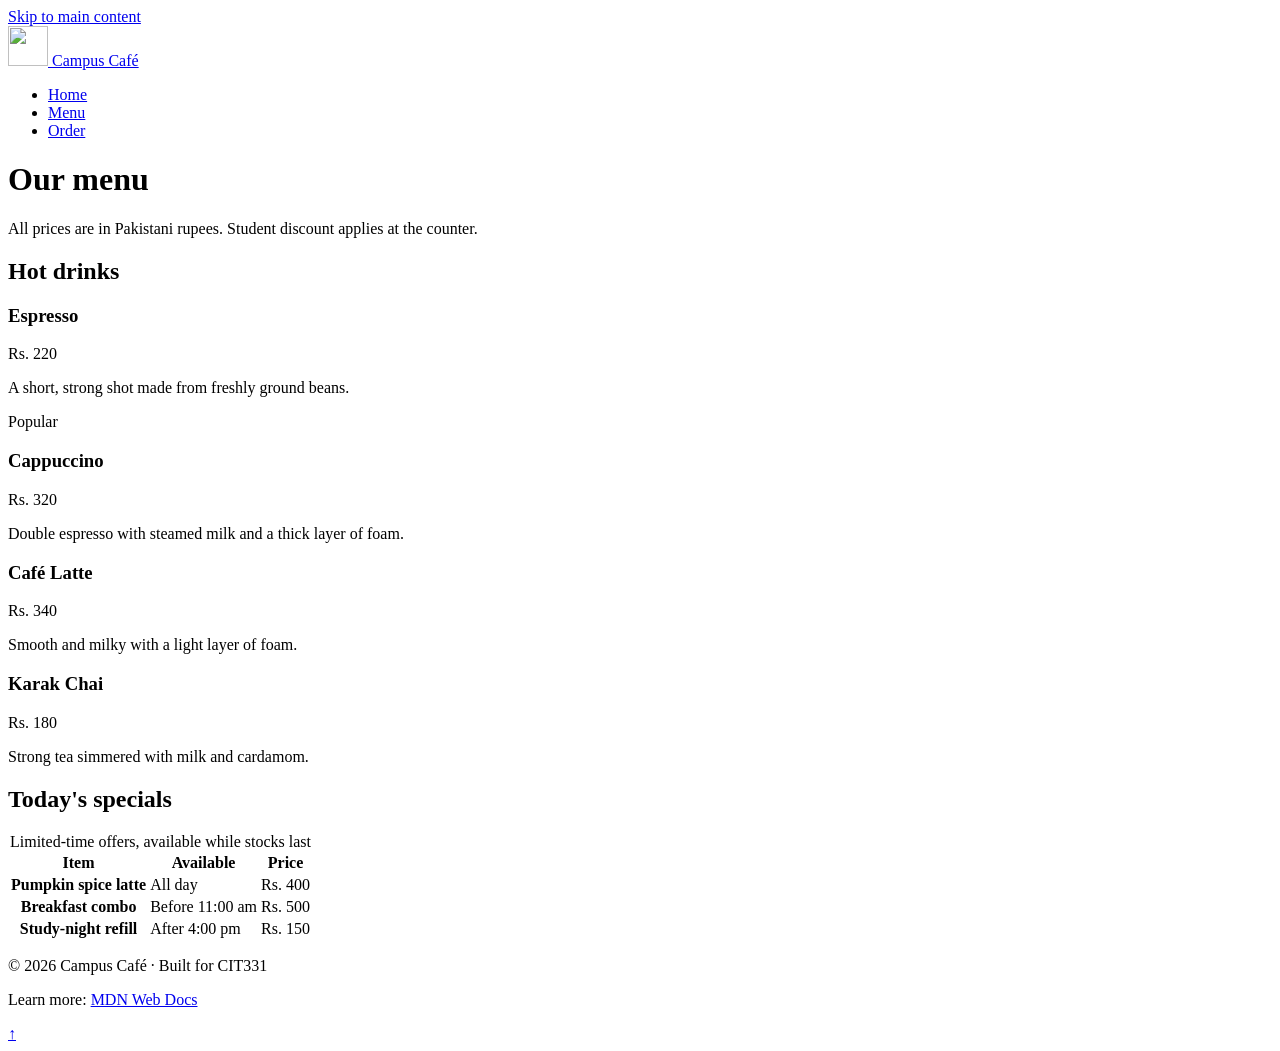
==== menu.html @ ee79049e "Add files via upload" ====
<!DOCTYPE html>
<html lang="en">
<head>
  <meta charset="UTF-8">
  <meta name="viewport" content="width=device-width, initial-scale=1.0">
  <meta name="description" content="The Campus Café menu: hot drinks, cold drinks and snacks.">
  <title>Campus Café | Menu</title>
  <link rel="stylesheet" href="css/styles.css">
</head>
<body id="top">
  <a class="skip-link" href="#main">Skip to main content</a>

  <header class="site-header">
    <a class="brand" href="index.html">
      <img src="images/logo.svg" alt="" width="40" height="40">
      <span>Campus Café</span>
    </a>
    <nav aria-label="Main">
      <ul class="nav-list">
        <li><a href="index.html">Home</a></li>
        <li><a href="menu.html" class="active" aria-current="page">Menu</a></li>
        <li><a href="order.html">Order</a></li>
      </ul>
    </nav>
  </header>

  <main id="main">
    <h1>Our menu</h1>
    <p>All prices are in Pakistani rupees. Student discount applies at the counter.</p>

    <section class="menu-group">
      <h2>Hot drinks</h2>
      <div class="menu-list">
        <article class="menu-item">
          <div class="item-head">
            <h3>Espresso</h3>
            <span class="price">Rs. 220</span>
          </div>
          <p>A short, strong shot made from freshly ground beans.</p>
        </article>
        <article class="menu-item">
          <span class="badge">Popular</span>
          <div class="item-head">
            <h3>Cappuccino</h3>
            <span class="price">Rs. 320</span>
          </div>
          <p>Double espresso with steamed milk and a thick layer of foam.</p>
        </article>
        <article class="menu-item">
          <div class="item-head">
            <h3>Caf&eacute; Latte</h3>
            <span class="price">Rs. 340</span>
          </div>
          <p>Smooth and milky with a light layer of foam.</p>
        </article>
        <article class="menu-item">
          <div class="item-head">
            <h3>Karak Chai</h3>
            <span class="price">Rs. 180</span>
          </div>
          <p>Strong tea simmered with milk and cardamom.</p>
        </article>
      </div>
    </section>

    <!-- Step 2.4: add the Cold drinks and Snacks sections here -->

    <section class="specials">
      <h2>Today's specials</h2>
      <div class="table-wrap">
        <table>
          <caption>Limited-time offers, available while stocks last</caption>
          <thead>
            <tr>
              <th scope="col">Item</th>
              <th scope="col">Available</th>
              <th scope="col">Price</th>
            </tr>
          </thead>
          <tbody>
            <tr><th scope="row">Pumpkin spice latte</th><td>All day</td><td>Rs. 400</td></tr>
            <tr><th scope="row">Breakfast combo</th><td>Before 11:00 am</td><td>Rs. 500</td></tr>
            <tr><th scope="row">Study-night refill</th><td>After 4:00 pm</td><td>Rs. 150</td></tr>
          </tbody>
        </table>
      </div>
    </section>
  </main>

  <footer class="site-footer">
    <p>&copy; 2026 Campus Caf&eacute; &middot; Built for CIT331</p>
    <p>Learn more: <a href="https://developer.mozilla.org/" target="_blank" rel="noopener noreferrer">MDN Web Docs</a></p>
  </footer>

  <a class="back-to-top" href="#top" aria-label="Back to top">&uarr;</a>
</body>
</html>
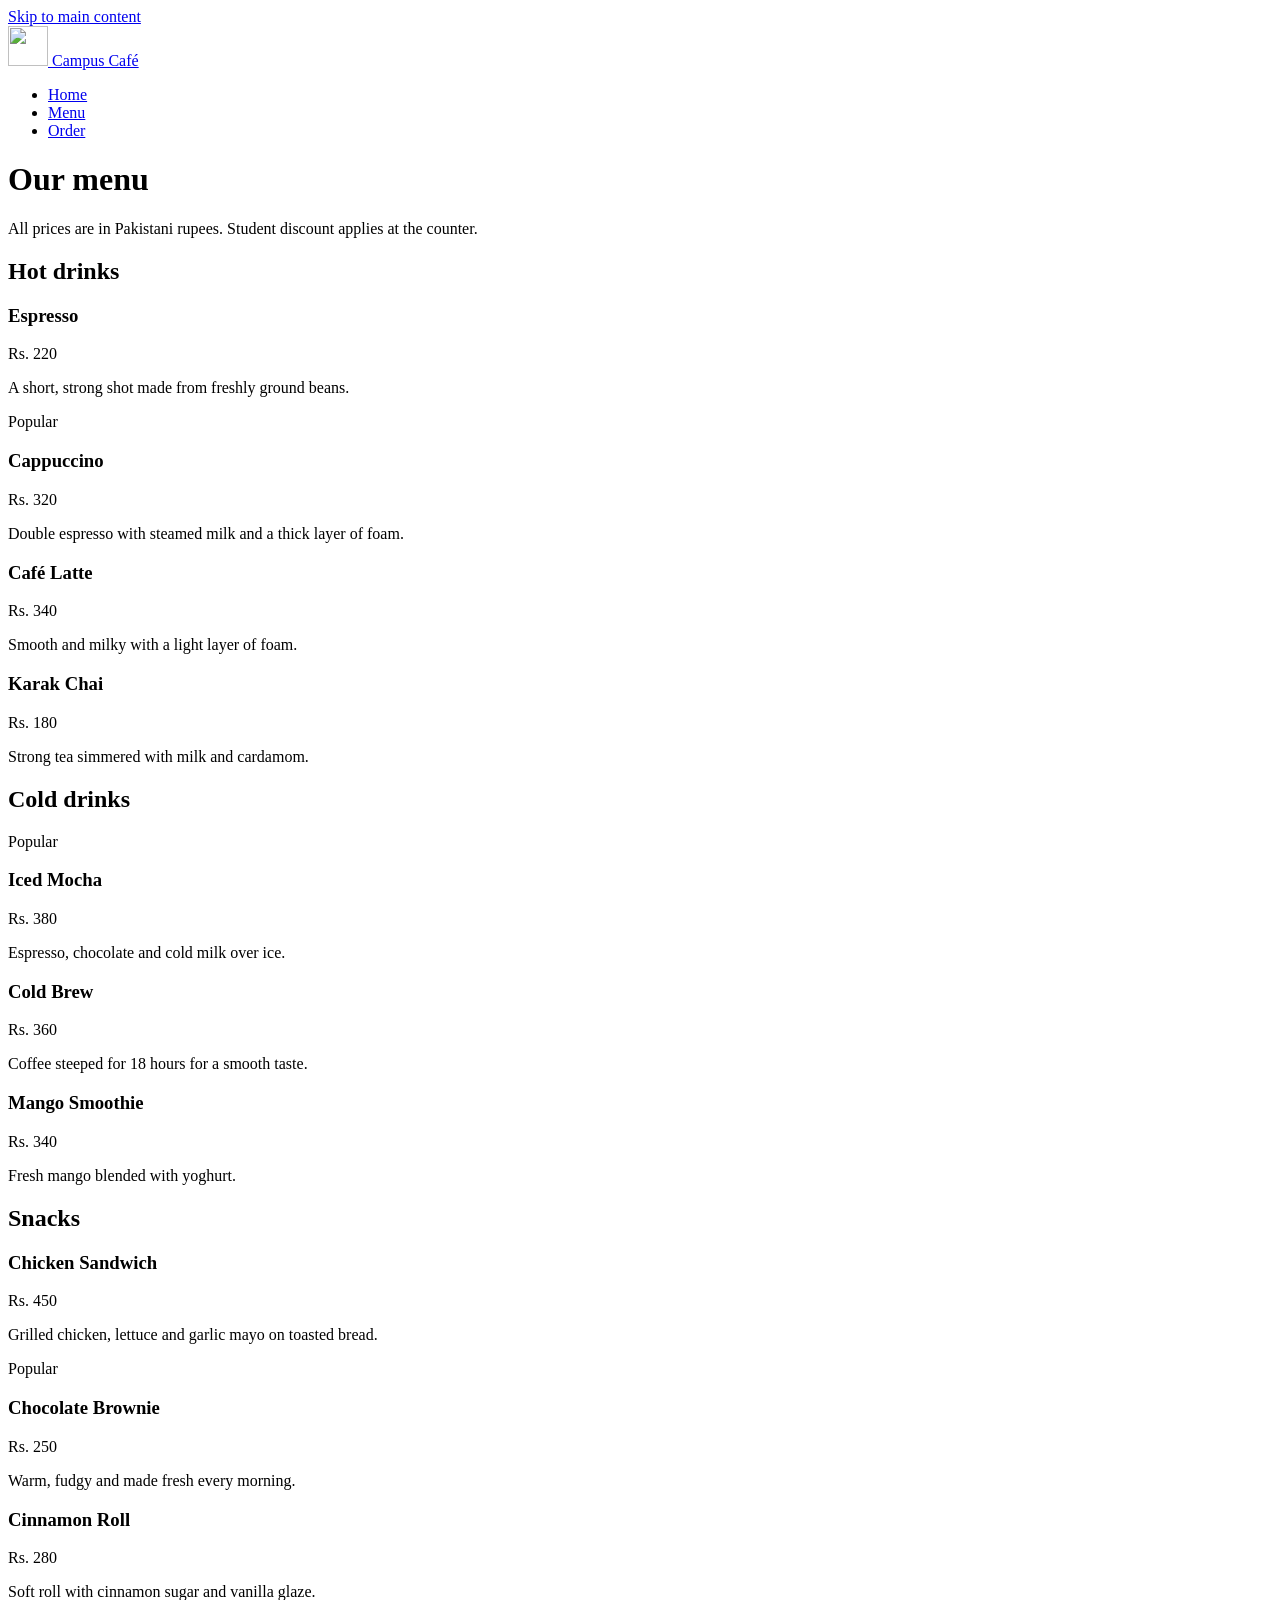
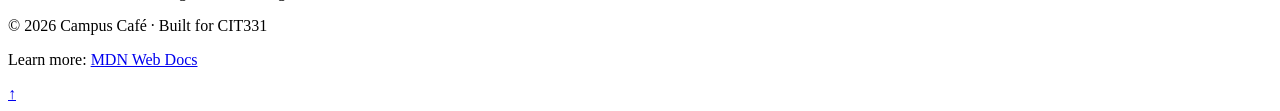
==== commit ce6f0359: "Add files via upload" ====
--- a/menu.html
+++ b/menu.html
@@ -63,26 +63,59 @@
       </div>
     </section>
 
-    <!-- Step 2.4: add the Cold drinks and Snacks sections here -->
+       <section class="menu-group">
+      <h2>Cold drinks</h2>
+      <div class="menu-list">
+        <article class="menu-item">
+          <span class="badge">Popular</span>
+          <div class="item-head">
+            <h3>Iced Mocha</h3>
+            <span class="price">Rs. 380</span>
+          </div>
+          <p>Espresso, chocolate and cold milk over ice.</p>
+        </article>
+        <article class="menu-item">
+          <div class="item-head">
+            <h3>Cold Brew</h3>
+            <span class="price">Rs. 360</span>
+          </div>
+          <p>Coffee steeped for 18 hours for a smooth taste.</p>
+        </article>
+        <article class="menu-item">
+          <div class="item-head">
+            <h3>Mango Smoothie</h3>
+            <span class="price">Rs. 340</span>
+          </div>
+          <p>Fresh mango blended with yoghurt.</p>
+        </article>
+      </div>
+    </section>
 
-    <section class="specials">
-      <h2>Today's specials</h2>
-      <div class="table-wrap">
-        <table>
-          <caption>Limited-time offers, available while stocks last</caption>
-          <thead>
-            <tr>
-              <th scope="col">Item</th>
-              <th scope="col">Available</th>
-              <th scope="col">Price</th>
-            </tr>
-          </thead>
-          <tbody>
-            <tr><th scope="row">Pumpkin spice latte</th><td>All day</td><td>Rs. 400</td></tr>
-            <tr><th scope="row">Breakfast combo</th><td>Before 11:00 am</td><td>Rs. 500</td></tr>
-            <tr><th scope="row">Study-night refill</th><td>After 4:00 pm</td><td>Rs. 150</td></tr>
-          </tbody>
-        </table>
+    <section class="menu-group">
+      <h2>Snacks</h2>
+      <div class="menu-list">
+        <article class="menu-item">
+          <div class="item-head">
+            <h3>Chicken Sandwich</h3>
+            <span class="price">Rs. 450</span>
+          </div>
+          <p>Grilled chicken, lettuce and garlic mayo on toasted bread.</p>
+        </article>
+        <article class="menu-item">
+          <span class="badge">Popular</span>
+          <div class="item-head">
+            <h3>Chocolate Brownie</h3>
+            <span class="price">Rs. 250</span>
+          </div>
+          <p>Warm, fudgy and made fresh every morning.</p>
+        </article>
+        <article class="menu-item">
+          <div class="item-head">
+            <h3>Cinnamon Roll</h3>
+            <span class="price">Rs. 280</span>
+          </div>
+          <p>Soft roll with cinnamon sugar and vanilla glaze.</p>
+        </article>
       </div>
     </section>
   </main>
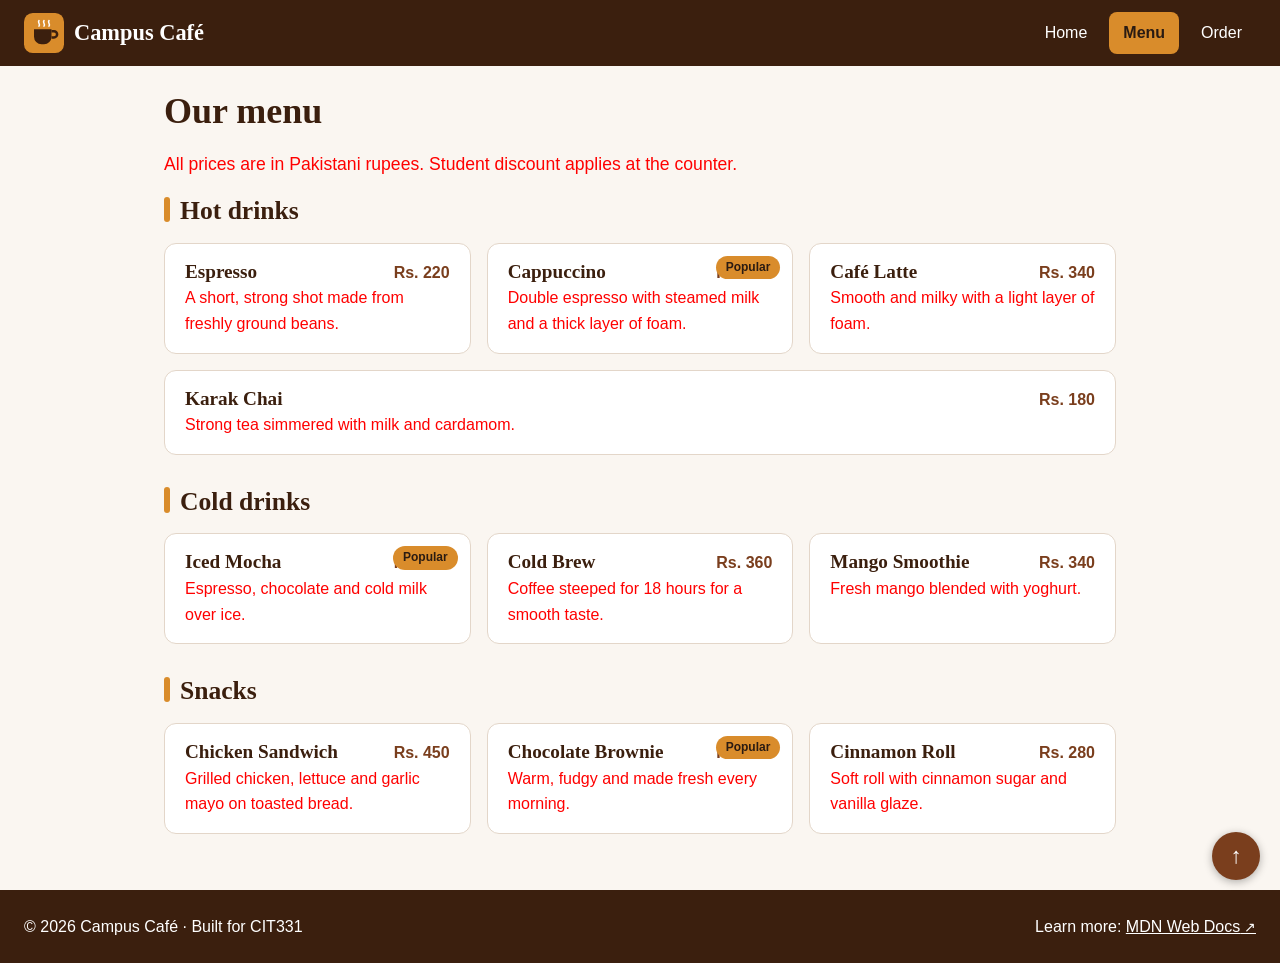
==== commit 1b6ea49a: "Fix stylesheet and logo paths, add order.js" ====
--- a/menu.html
+++ b/menu.html
@@ -5,14 +5,14 @@
   <meta name="viewport" content="width=device-width, initial-scale=1.0">
   <meta name="description" content="The Campus Café menu: hot drinks, cold drinks and snacks.">
   <title>Campus Café | Menu</title>
-  <link rel="stylesheet" href="css/styles.css">
+ <link rel="stylesheet" href="styles.css">
 </head>
 <body id="top">
   <a class="skip-link" href="#main">Skip to main content</a>
 
   <header class="site-header">
     <a class="brand" href="index.html">
-      <img src="images/logo.svg" alt="" width="40" height="40">
+      <img src="logo.svg" alt="" width="40" height="40">
       <span>Campus Café</span>
     </a>
     <nav aria-label="Main">
--- a/styles.css
+++ b/styles.css
@@ -0,0 +1,384 @@
+/* ===== Campus Café: styles.css ===== */
+
+/* ---------- 1. Reset, tokens and base typography ---------- */
+*, *::before, *::after {
+  box-sizing: border-box;
+}
+
+:root {
+  --brand: #7a3e1d;
+  --brand-dark: #3b1f0e;
+  --accent: #d98c2b;
+  --bg: #faf6f1;
+  --surface: #ffffff;
+  --text: #2a1b12;
+  --muted: #6b5a4e;
+  --border: #e3d6c9;
+  --space: 16px;
+  --radius: 12px;
+}
+
+body {
+  margin: 0;
+  font-family: "Segoe UI", Arial, sans-serif;
+  font-size: 1rem;
+  line-height: 1.6;
+  color: var(--text);
+  background: var(--bg);
+}
+
+/* ---------- 2. Headings, links, focus ---------- */
+h1, h2, h3 {
+  font-family: Georgia, "Times New Roman", serif;
+  color: var(--brand-dark);
+  line-height: 1.2;
+}
+h1 { font-size: 2.25rem; margin: 0 0 var(--space); }
+h2 { font-size: 1.6rem;  margin: 0 0 var(--space); }
+h3 { font-size: 1.2rem;  margin: 0 0 8px; }
+
+a { color: var(--brand); }
+a:hover {
+  color: var(--brand-dark);
+  text-decoration-thickness: 3px;
+}
+
+a:focus-visible, button:focus-visible, input:focus-visible,
+select:focus-visible, textarea:focus-visible {
+  outline: 3px solid var(--brand);
+  outline-offset: 3px;
+}
+
+/* ---------- 3. Page shell ---------- */
+#main {
+  max-width: 1000px;
+  margin: 0 auto;
+  padding: 24px;
+}
+main > section, main > aside, main > figure {
+  margin: 0 0 32px;
+}
+h1 + p {
+  font-size: 1.1rem;
+  color: var(--muted);
+}
+
+/* ---------- 4. Header and navigation ---------- */
+.site-header {
+  background: var(--brand-dark);
+  color: #fff;
+  padding: 12px 24px;
+}
+.brand {
+  color: #fff;
+  text-decoration: none;
+  font-family: Georgia, "Times New Roman", serif;
+  font-size: 1.4rem;
+  font-weight: 700;
+}
+.nav-list {
+  list-style: none;
+  margin: 12px 0 0;
+  padding: 0;
+}
+.nav-list li { display: inline-block; }
+.nav-list a {
+  display: inline-block;
+  color: #fff;
+  text-decoration: none;
+  padding: 8px 14px;
+  border-radius: 8px;
+}
+.nav-list a:not(.active):hover {
+  background: rgba(255, 255, 255, 0.18);
+}
+.nav-list a.active {
+  background: var(--accent);
+  color: var(--text);
+  font-weight: 700;
+}
+
+/* ---------- 5. Footer ---------- */
+.site-footer {
+  background: var(--brand-dark);
+  color: #fff;
+  padding: 20px 24px;
+}
+.site-footer p { margin: 4px 0; }
+.site-footer a { color: #fff; }
+
+/* ---------- 6. Hero, buttons, cards ---------- */
+.hero {
+  background: var(--brand);
+  color: #fff;
+  padding: 48px 32px;
+  border-radius: var(--radius);
+}
+.hero h1, .hero p {
+  color: #fff;
+}
+.hero h1 { margin-bottom: 12px; }
+
+.btn {
+  display: inline-block;
+  background: var(--accent);
+  color: var(--text);
+  font: inherit;
+  font-weight: 700;
+  padding: 12px 24px;
+  border: 2px solid var(--accent);
+  border-radius: 999px;
+  text-decoration: none;
+  cursor: pointer;
+}
+.btn:hover {
+  background: var(--brand-dark);
+  border-color: var(--brand-dark);
+  color: #fff;
+}
+.btn-secondary {
+  background: transparent;
+  color: var(--brand-dark);
+  border-color: var(--brand-dark);
+}
+.btn-secondary:hover {
+  background: var(--brand-dark);
+  color: #fff;
+}
+
+.card {
+  background: var(--surface);
+  border: 1px solid var(--border);
+  border-radius: var(--radius);
+  padding: 20px;
+  box-shadow: 0 2px 6px rgba(59, 31, 14, 0.08);
+}
+.logo-figure { text-align: center; }
+figcaption { color: var(--muted); font-size: 0.9rem; }
+
+/* ---------- 7. Menu, tables ---------- */
+.menu-group h2::before {
+  content: "";
+  display: inline-block;
+  width: 6px;
+  height: 1em;
+  margin-right: 10px;
+  background: var(--accent);
+  border-radius: 3px;
+  vertical-align: -0.12em;
+}
+.menu-item {
+  background: var(--surface);
+  border: 1px solid var(--border);
+  border-radius: var(--radius);
+  padding: 16px 20px;
+  margin-bottom: 16px;
+}
+.menu-item p { margin: 0; color: var(--muted); }
+.item-head h3 { margin: 0; }
+.price { font-weight: 700; color: var(--brand); }
+
+table {
+  width: 100%;
+  border-collapse: collapse;
+  background: var(--surface);
+}
+caption {
+  text-align: left;
+  padding: 8px 0;
+  color: var(--muted);
+  font-size: 0.9rem;
+}
+th, td {
+  text-align: left;
+  padding: 10px 12px;
+  border-bottom: 1px solid var(--border);
+}
+thead th {
+  background: var(--brand-dark);
+  color: #fff;
+}
+tbody th { font-weight: 600; }
+tbody tr:nth-child(even) { background: #fbf6f0; }
+
+/* ---------- 8. Attribute selectors and pseudo-elements ---------- */
+a[href^="http"]::after {
+  content: " \2197";
+  font-size: 0.85em;
+}
+
+/* ---------- TEMPORARY: specificity experiment (delete in Step 4.9) ---------- */
+#main p {
+  color: red;
+}
+
+/* ---------- 10. Positioning ---------- */
+
+/* sticky: stays at the top while the page scrolls */
+.site-header {
+  position: sticky;
+  top: 0;
+  z-index: 100;
+}
+
+/* absolute: placed inside its nearest positioned parent */
+.menu-item { position: relative; }
+.badge {
+  position: absolute;
+  top: 12px;
+  right: 12px;
+  background: var(--accent);
+  color: var(--text);
+  font-size: 0.75rem;
+  font-weight: 700;
+  padding: 2px 10px;
+  border-radius: 999px;
+}
+
+/* fixed: stays in the corner of the screen */
+.back-to-top {
+  position: fixed;
+  right: 20px;
+  bottom: 20px;
+  width: 48px;
+  height: 48px;
+  display: flex;
+  align-items: center;
+  justify-content: center;
+  background: var(--brand);
+  color: #fff;
+  font-size: 1.4rem;
+  text-decoration: none;
+  border-radius: 50%;
+  box-shadow: 0 2px 8px rgba(0, 0, 0, 0.3);
+}
+.back-to-top:hover { background: var(--brand-dark); color: #fff; }
+
+/* skip link: parked off-screen until it gets keyboard focus */
+.skip-link {
+  position: absolute;
+  left: -9999px;
+  top: 0;
+}
+.skip-link:focus {
+  left: 8px;
+  top: 8px;
+  z-index: 200;
+  background: #fff;
+  color: var(--brand-dark);
+  padding: 8px 14px;
+  border-radius: 8px;
+}
+
+/* ---------- 11. Flexbox: header, nav, footer ---------- */
+.site-header {
+  display: flex;
+  flex-wrap: wrap;
+  align-items: center;
+  justify-content: space-between;
+  gap: 12px;
+}
+.brand {
+  display: flex;
+  align-items: center;
+  gap: 10px;
+}
+.nav-list {
+  display: flex;
+  gap: 8px;
+  margin: 0;
+}
+
+.site-footer {
+  display: flex;
+  flex-wrap: wrap;
+  align-items: center;
+  justify-content: space-between;
+  gap: 8px 24px;
+}
+
+/* ---------- 12. Flexbox: cards and menu ---------- */
+.card-row {
+  display: flex;
+  flex-wrap: wrap;
+  gap: 16px;
+}
+.card-row > .card {
+  flex: 1 1 260px;
+}
+
+.menu-list {
+  display: flex;
+  flex-wrap: wrap;
+  gap: 16px;
+}
+.menu-item {
+  flex: 1 1 300px;
+  margin-bottom: 0;
+}
+.item-head {
+  display: flex;
+  justify-content: space-between;
+  align-items: baseline;
+  gap: 12px;
+}
+
+/* keep the footer at the bottom of short pages */
+body {
+  min-height: 100vh;
+  display: flex;
+  flex-direction: column;
+}
+#main {
+  width: 100%;
+  flex: 1;
+}
+
+/* ---------- 13. Flexbox: form layout ---------- */
+.form-row {
+  display: flex;
+  flex-wrap: wrap;
+  gap: 16px;
+  margin-bottom: 16px;
+}
+.form-row > .field, .form-row > .choice {
+  flex: 1 1 220px;
+}
+.field {
+  display: flex;
+  flex-direction: column;
+  gap: 6px;
+  margin-bottom: 4px;
+}
+
+fieldset.choice {
+  display: flex;
+  flex-direction: column;
+  gap: 8px;
+  margin: 0;
+  border: 1px solid var(--border);
+  border-radius: 8px;
+  padding: 12px 16px;
+}
+
+.saved-orders { margin-top: 40px; }
+.table-wrap { overflow-x: auto; margin-bottom: 16px; }
+
+/* ---------- 14. Responsive ---------- */
+img {
+  max-width: 100%;
+  height: auto;
+}
+
+@media (max-width: 768px) {
+  h1 { font-size: 1.9rem; }
+  #main { padding: 16px; }
+  .hero { padding: 32px 20px; }
+  .site-header { flex-direction: column; align-items: flex-start; }
+}
+
+@media (max-width: 480px) {
+  .nav-list { flex-wrap: wrap; }
+  .btn { display: block; width: 100%; text-align: center; }
+  .site-footer { flex-direction: column; align-items: flex-start; }
+}
